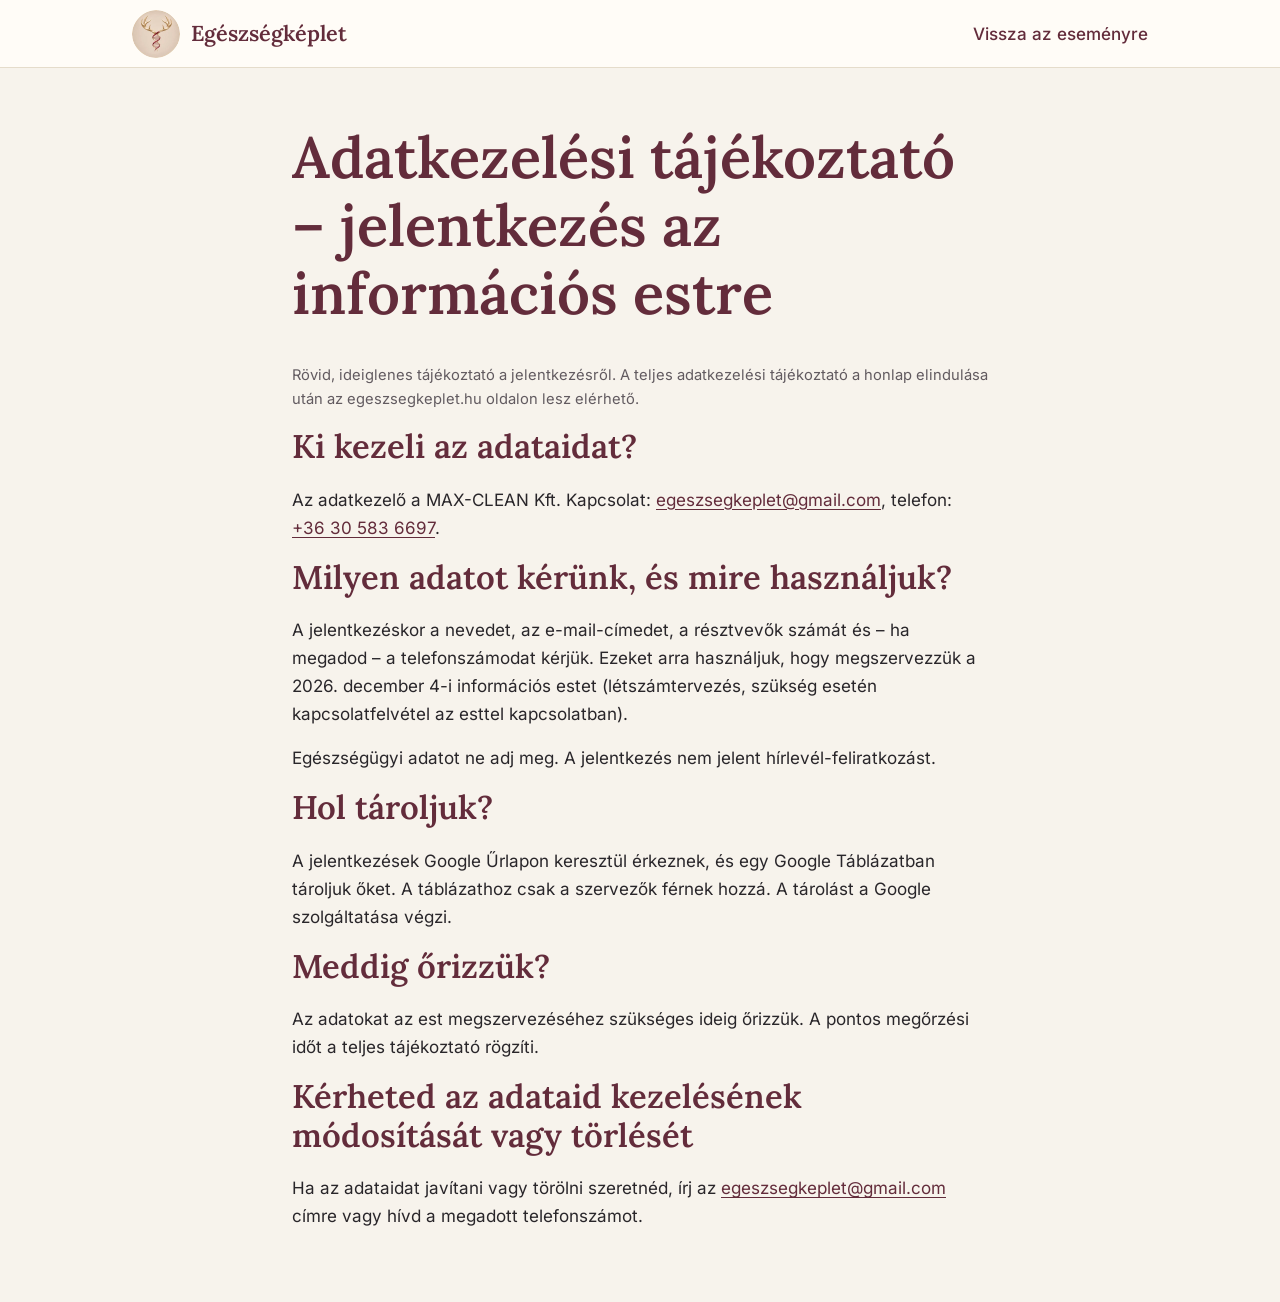
==== adatkezeles.html @ 8a41c0c7 "Információs est landing (ideiglenes GitHub Pages kiadás)" ====
<!doctype html>
<html lang="hu">
<head>
<meta charset="utf-8">
<meta name="viewport" content="width=device-width, initial-scale=1">
<meta name="robots" content="noindex, nofollow">
<title>Adatkezelési tájékoztató – Egészségképlet információs est</title>
<link rel="icon" href="assets/img/favicon-32.png">
<link rel="stylesheet" href="assets/css/landing.css">
</head>
<body>
<header class="top"><div class="wrap top__in"><a class="brand" href="./"><img src="assets/img/emblem-192.webp" width="48" height="48" alt=""><span class="brand__name">Egészségképlet</span></a><a class="top__link" href="./">Vissza az eseményre</a></div></header>
<main class="band"><div class="wrap" style="max-width:760px">
<h1>Adatkezelési tájékoztató – jelentkezés az információs estre</h1>
<p class="fine">Rövid, ideiglenes tájékoztató a jelentkezésről. A teljes adatkezelési tájékoztató a honlap elindulása után az egeszsegkeplet.hu oldalon lesz elérhető.</p>
<h2>Ki kezeli az adataidat?</h2>
<p>Az adatkezelő a MAX-CLEAN Kft. Kapcsolat: <a href="mailto:egeszsegkeplet@gmail.com">egeszsegkeplet@gmail.com</a>, telefon: <a href="tel:+36305836697">+36 30 583 6697</a>.</p>
<h2>Milyen adatot kérünk, és mire használjuk?</h2>
<p>A jelentkezéskor a nevedet, az e-mail-címedet, a résztvevők számát és – ha megadod – a telefonszámodat kérjük. Ezeket arra használjuk, hogy megszervezzük a 2026. december 4-i információs estet (létszámtervezés, szükség esetén kapcsolatfelvétel az esttel kapcsolatban).</p>
<p>Egészségügyi adatot ne adj meg. A jelentkezés nem jelent hírlevél-feliratkozást.</p>
<h2>Hol tároljuk?</h2>
<p>A jelentkezések Google Űrlapon keresztül érkeznek, és egy Google Táblázatban tároljuk őket. A táblázathoz csak a szervezők férnek hozzá. A tárolást a Google szolgáltatása végzi.</p>
<h2>Meddig őrizzük?</h2>
<p>Az adatokat az est megszervezéséhez szükséges ideig őrizzük. A pontos megőrzési időt a teljes tájékoztató rögzíti.</p>
<h2>Kérheted az adataid kezelésének módosítását vagy törlését</h2>
<p>Ha az adataidat javítani vagy törölni szeretnéd, írj az <a href="mailto:egeszsegkeplet@gmail.com">egeszsegkeplet@gmail.com</a> címre vagy hívd a megadott telefonszámot.</p>
</div></main>
</body>
</html>
---- assets/css/landing.css ----
/*
 * Egészségképlet információs est – landing.
 * Arany–bordó–pezsgő arculat. Kontraszt: bordó #632C3B / elefántcsont #F7F3EC ≈ 9,7:1; másodlagos szöveg #625B60 ≈ 6:1.
 * A pezsgőarany csak díszítés. Betűk helyben (Lora, Inter; OFL).
 */
@font-face { font-family: 'Lora'; font-style: normal; font-weight: 400 700; font-display: swap; src: url('../fonts/lora-latin-ext-wght-normal.woff2') format('woff2'); unicode-range: U+0100-02BA, U+02BD-02C5, U+02C7-02CC, U+02CE-02D7, U+02DD-02FF, U+0304, U+0308, U+0329, U+1D00-1DBF, U+1E00-1E9F, U+1EF2-1EFF, U+2020, U+20A0-20AB, U+20AD-20C0, U+2113, U+2C60-2C7F, U+A720-A7FF; }
@font-face { font-family: 'Lora'; font-style: normal; font-weight: 400 700; font-display: swap; src: url('../fonts/lora-latin-wght-normal.woff2') format('woff2'); unicode-range: U+0000-00FF, U+0131, U+0152-0153, U+02BB-02BC, U+02C6, U+02DA, U+02DC, U+0304, U+0308, U+0329, U+2000-206F, U+20AC, U+2122, U+2191, U+2193, U+2212, U+2215, U+FEFF, U+FFFD; }
@font-face { font-family: 'Inter'; font-style: normal; font-weight: 100 900; font-display: swap; src: url('../fonts/inter-latin-ext-wght-normal.woff2') format('woff2'); unicode-range: U+0100-02BA, U+02BD-02C5, U+02C7-02CC, U+02CE-02D7, U+02DD-02FF, U+0304, U+0308, U+0329, U+1D00-1DBF, U+1E00-1E9F, U+1EF2-1EFF, U+2020, U+20A0-20AB, U+20AD-20C0, U+2113, U+2C60-2C7F, U+A720-A7FF; }
@font-face { font-family: 'Inter'; font-style: normal; font-weight: 100 900; font-display: swap; src: url('../fonts/inter-latin-wght-normal.woff2') format('woff2'); unicode-range: U+0000-00FF, U+0131, U+0152-0153, U+02BB-02BC, U+02C6, U+02DA, U+02DC, U+0304, U+0308, U+0329, U+2000-206F, U+20AC, U+2122, U+2191, U+2193, U+2212, U+2215, U+FEFF, U+FFFD; }

:root {
	--wine: #632C3B; --wine-dark: #4B1F2C; --gold: #B59A6A; --ivory: #F7F3EC; --card: #FFFCF7;
	--ink: #29262A; --muted: #625B60; --line: #E5DCCB; --focus: #1F4A7A; --radius: 12px;
	--gutter: clamp(1rem, 4.5vw, 2rem);
	--head: 'Lora', Georgia, 'Times New Roman', serif;
	--body: 'Inter', system-ui, -apple-system, 'Segoe UI', Roboto, Arial, sans-serif;
}
*, *::before, *::after { box-sizing: border-box; }
html { -webkit-text-size-adjust: 100%; scroll-behavior: smooth; scroll-padding-top: 1rem; }
body { margin: 0; background: var(--ivory); color: var(--ink); font-family: var(--body); font-size: 1.0625rem; line-height: 1.65; -webkit-font-smoothing: antialiased; }
img { max-width: 100%; height: auto; }
a { color: var(--wine); text-underline-offset: 3px; }
a:hover { color: var(--wine-dark); }
h1, h2 { font-family: var(--head); color: var(--wine); font-weight: 600; line-height: 1.18; margin: 0 0 .6em; text-wrap: balance; }
h1 { font-size: clamp(2.1rem, 1.2rem + 4vw, 3.6rem); }
h2 { font-size: clamp(1.45rem, 1.1rem + 1.5vw, 2.05rem); }
p { margin: 0 0 1rem; }
:focus-visible { outline: 3px solid var(--focus); outline-offset: 3px; border-radius: 4px; }
.wrap { max-width: 1080px; margin-inline: auto; padding-inline: var(--gutter); }
.muted { color: var(--muted); }
.fine { color: var(--muted); font-size: .92rem; }
.skip-link { position: absolute; left: -999px; top: .5rem; background: var(--wine); color: #fff; padding: .7rem 1rem; border-radius: 8px; z-index: 100; }
.skip-link:focus { left: .5rem; }

.top { background: var(--card); border-bottom: 1px solid var(--line); }
.top__in { display: flex; align-items: center; justify-content: space-between; gap: 1rem; padding-block: .6rem; }
.brand { display: inline-flex; align-items: center; gap: .7rem; text-decoration: none; }
.brand img { border-radius: 50%; display: block; }
.brand__name { font-family: var(--head); font-size: 1.35rem; font-weight: 600; color: var(--wine); }
.top__link { text-decoration: none; font-weight: 500; padding: .5rem 0; }

.btn { display: inline-flex; align-items: center; justify-content: center; min-height: 52px; padding: .75rem 1.6rem; border: 2px solid var(--wine); border-radius: 999px; background: var(--wine); color: #fff; font: inherit; font-weight: 600; line-height: 1.2; text-decoration: none; cursor: pointer; text-align: center; transition: background .15s, color .15s; }
.btn:hover { background: var(--wine-dark); border-color: var(--wine-dark); color: #fff; }
.btn--ghost { background: transparent; color: var(--wine); }
.btn--ghost:hover { background: var(--wine); color: #fff; }
.btn--small { min-height: 46px; padding: .5rem 1.1rem; }
.cta-row { display: flex; flex-wrap: wrap; gap: .8rem; margin: 1.4rem 0 1rem; }
.cta-row--center { justify-content: center; }

.hero { background: radial-gradient(900px 420px at 92% 0%, rgba(181, 154, 106, .22), transparent 62%), var(--ivory); padding-block: clamp(2rem, 6vw, 4.5rem); }
.hero__in { display: grid; gap: 2rem 3rem; align-items: center; }
.hero__art { display: grid; place-items: center; }
.hero__art img { border-radius: 50%; box-shadow: 0 20px 50px rgba(99, 44, 59, .14); width: min(60%, 320px); }
@media (min-width: 880px) { .hero__in { grid-template-columns: 1.2fr .8fr; } .hero__art img { width: min(100%, 340px); } }
@media (max-width: 879px) { .hero__art { order: 2; } }
.eyebrow { font-size: .85rem; letter-spacing: .08em; text-transform: uppercase; font-weight: 600; color: var(--muted); margin-bottom: .9rem; }
.lead { font-size: clamp(1.1rem, 1rem + .5vw, 1.3rem); color: var(--muted); max-width: 52ch; }
.when { list-style: none; margin: 1.4rem 0 0; padding: 0; display: grid; gap: .7rem; }
.when li { display: grid; padding: .8rem 1.1rem; background: var(--card); border: 1px solid var(--line); border-left: 4px solid var(--gold); border-radius: 0 var(--radius) var(--radius) 0; }
.when strong { font-family: var(--head); font-size: 1.2rem; color: var(--wine); }
.when span { color: var(--muted); }

.band { padding-block: clamp(2rem, 5vw, 3.5rem); }
.band--tint { background: var(--card); border-block: 1px solid var(--line); }
.facts { display: grid; gap: .9rem; margin: 0 0 1.4rem; padding: 1.3rem 1.5rem; background: var(--card); border: 1px solid var(--line); border-radius: var(--radius); }
.facts > div { display: grid; grid-template-columns: 9rem 1fr; gap: .2rem 1.2rem; }
.facts dt { font-weight: 700; color: var(--wine); }
.facts dd { margin: 0; }
.notice { padding: 1rem 1.2rem; background: var(--ivory); border-left: 4px solid var(--gold); border-radius: 0 var(--radius) var(--radius) 0; }
.band--tint .notice, .reg .notice { background: var(--card); }
.notice p:last-child { margin-bottom: 0; }

.reg { padding-block: clamp(2rem, 5vw, 3.5rem); background: radial-gradient(800px 300px at 8% 100%, rgba(181, 154, 106, .16), transparent 65%); }
.form-slot iframe { display: block; width: 100%; height: 820px; border: 1px solid var(--line); border-radius: var(--radius); background: #fff; }
.form-alt { margin-top: .6rem; }
.privacy { max-width: 70ch; margin-top: 1.2rem; }
.contacts { list-style: none; margin: 0; padding: 0; display: grid; gap: .3rem; }
.contacts a, a[href^="tel:"] { white-space: nowrap; }

.foot { background: var(--wine-dark); color: var(--ivory); padding: 2rem 0 2.4rem; margin-top: 1rem; border-top: 4px solid var(--gold); font-size: .95rem; }
.foot a { color: var(--ivory); }
.foot__brand { font-family: var(--head); font-size: 1.4rem; margin-bottom: .3rem; }

.bar { display: none; }
@media (max-width: 760px) {
	body { padding-bottom: 4.6rem; }
	.facts > div { grid-template-columns: 1fr; }
	.bar { position: fixed; inset: auto 0 0 0; z-index: 50; display: flex; gap: .6rem; padding: .6rem .8rem calc(.6rem + env(safe-area-inset-bottom)); background: rgba(255, 252, 247, .97); border-top: 1px solid var(--line); box-shadow: 0 -6px 18px rgba(41, 38, 42, .08); }
	.bar .btn { flex: 1; }
	body.in-form .bar { display: none; }
	.cta-row .btn { width: 100%; }
	.form-slot iframe { height: 900px; }
}
@media (prefers-reduced-motion: reduce) { html { scroll-behavior: auto; } * { transition: none !important; animation: none !important; } }
@media print { .bar, .top__link { display: none; } body { background: #fff; padding: 0; } }
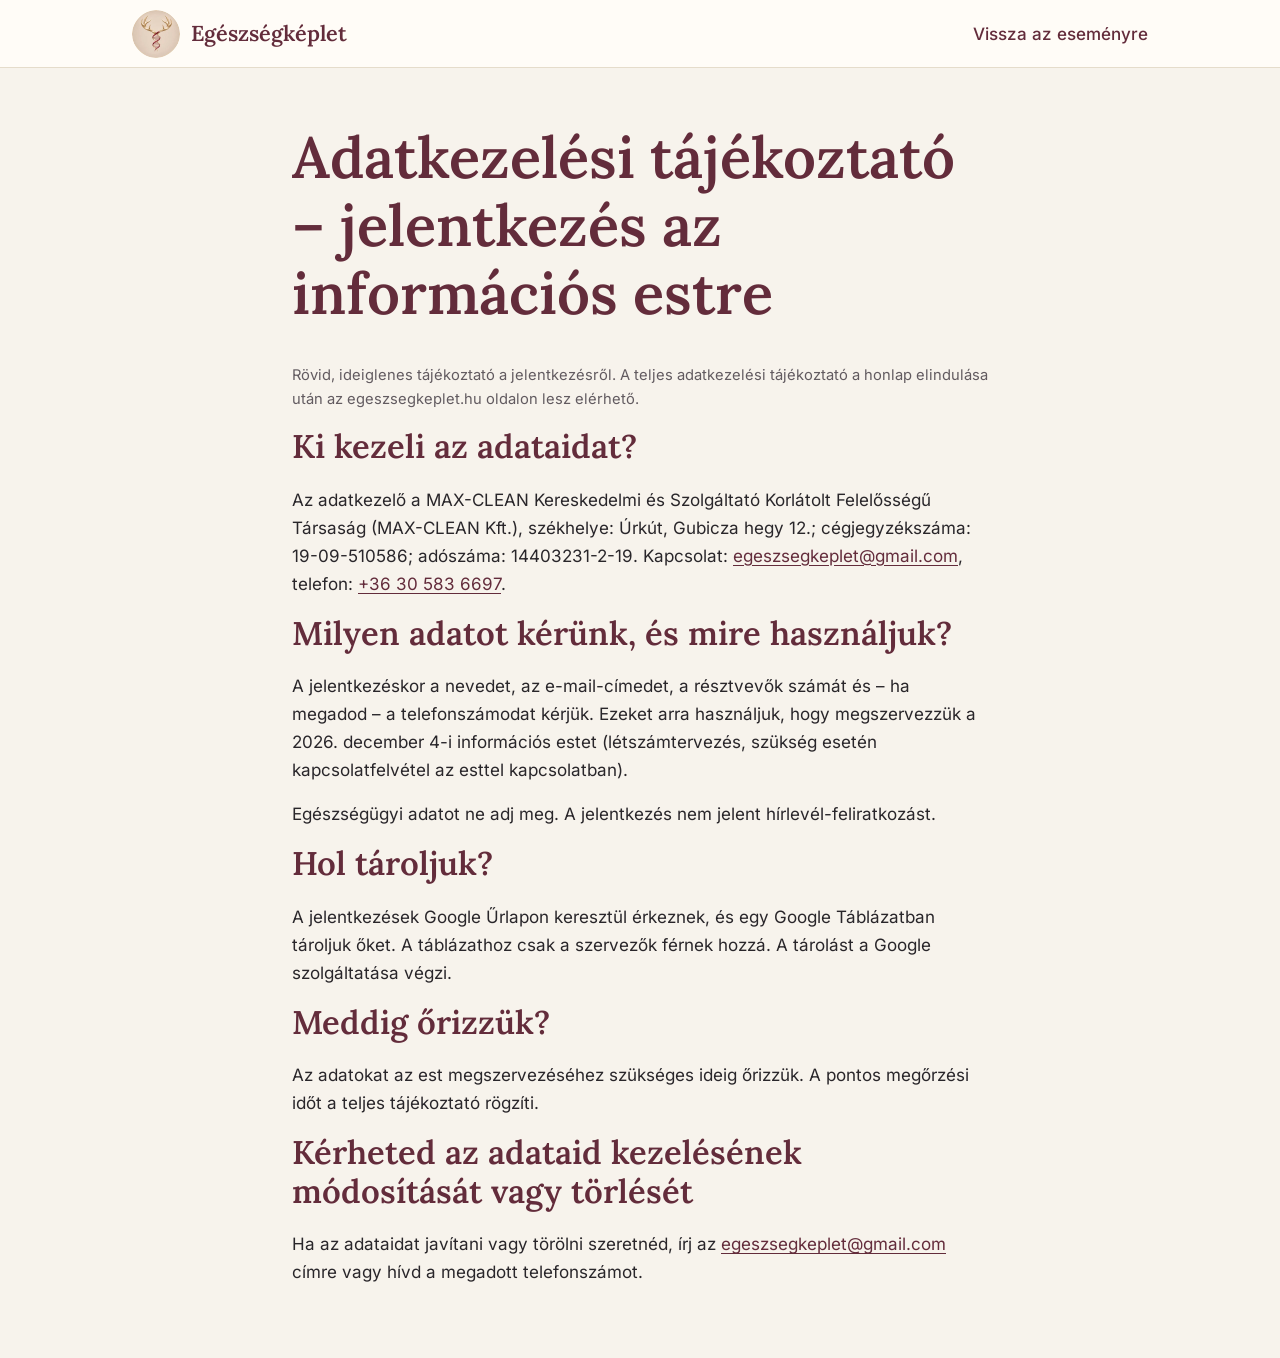
==== commit 46ba3538: "V2 landing és cégadatos adatkezelési oldal" ====
--- a/adatkezeles.html
+++ b/adatkezeles.html
@@ -14,7 +14,7 @@
 <h1>Adatkezelési tájékoztató – jelentkezés az információs estre</h1>
 <p class="fine">Rövid, ideiglenes tájékoztató a jelentkezésről. A teljes adatkezelési tájékoztató a honlap elindulása után az egeszsegkeplet.hu oldalon lesz elérhető.</p>
 <h2>Ki kezeli az adataidat?</h2>
-<p>Az adatkezelő a MAX-CLEAN Kft. Kapcsolat: <a href="mailto:egeszsegkeplet@gmail.com">egeszsegkeplet@gmail.com</a>, telefon: <a href="tel:+36305836697">+36 30 583 6697</a>.</p>
+<p>Az adatkezelő a MAX-CLEAN Kereskedelmi és Szolgáltató Korlátolt Felelősségű Társaság (MAX-CLEAN Kft.), székhelye: Úrkút, Gubicza hegy 12.; cégjegyzékszáma: 19-09-510586; adószáma: 14403231-2-19. Kapcsolat: <a href="mailto:egeszsegkeplet@gmail.com">egeszsegkeplet@gmail.com</a>, telefon: <a href="tel:+36305836697">+36 30 583 6697</a>.</p>
 <h2>Milyen adatot kérünk, és mire használjuk?</h2>
 <p>A jelentkezéskor a nevedet, az e-mail-címedet, a résztvevők számát és – ha megadod – a telefonszámodat kérjük. Ezeket arra használjuk, hogy megszervezzük a 2026. december 4-i információs estet (létszámtervezés, szükség esetén kapcsolatfelvétel az esttel kapcsolatban).</p>
 <p>Egészségügyi adatot ne adj meg. A jelentkezés nem jelent hírlevél-feliratkozást.</p>
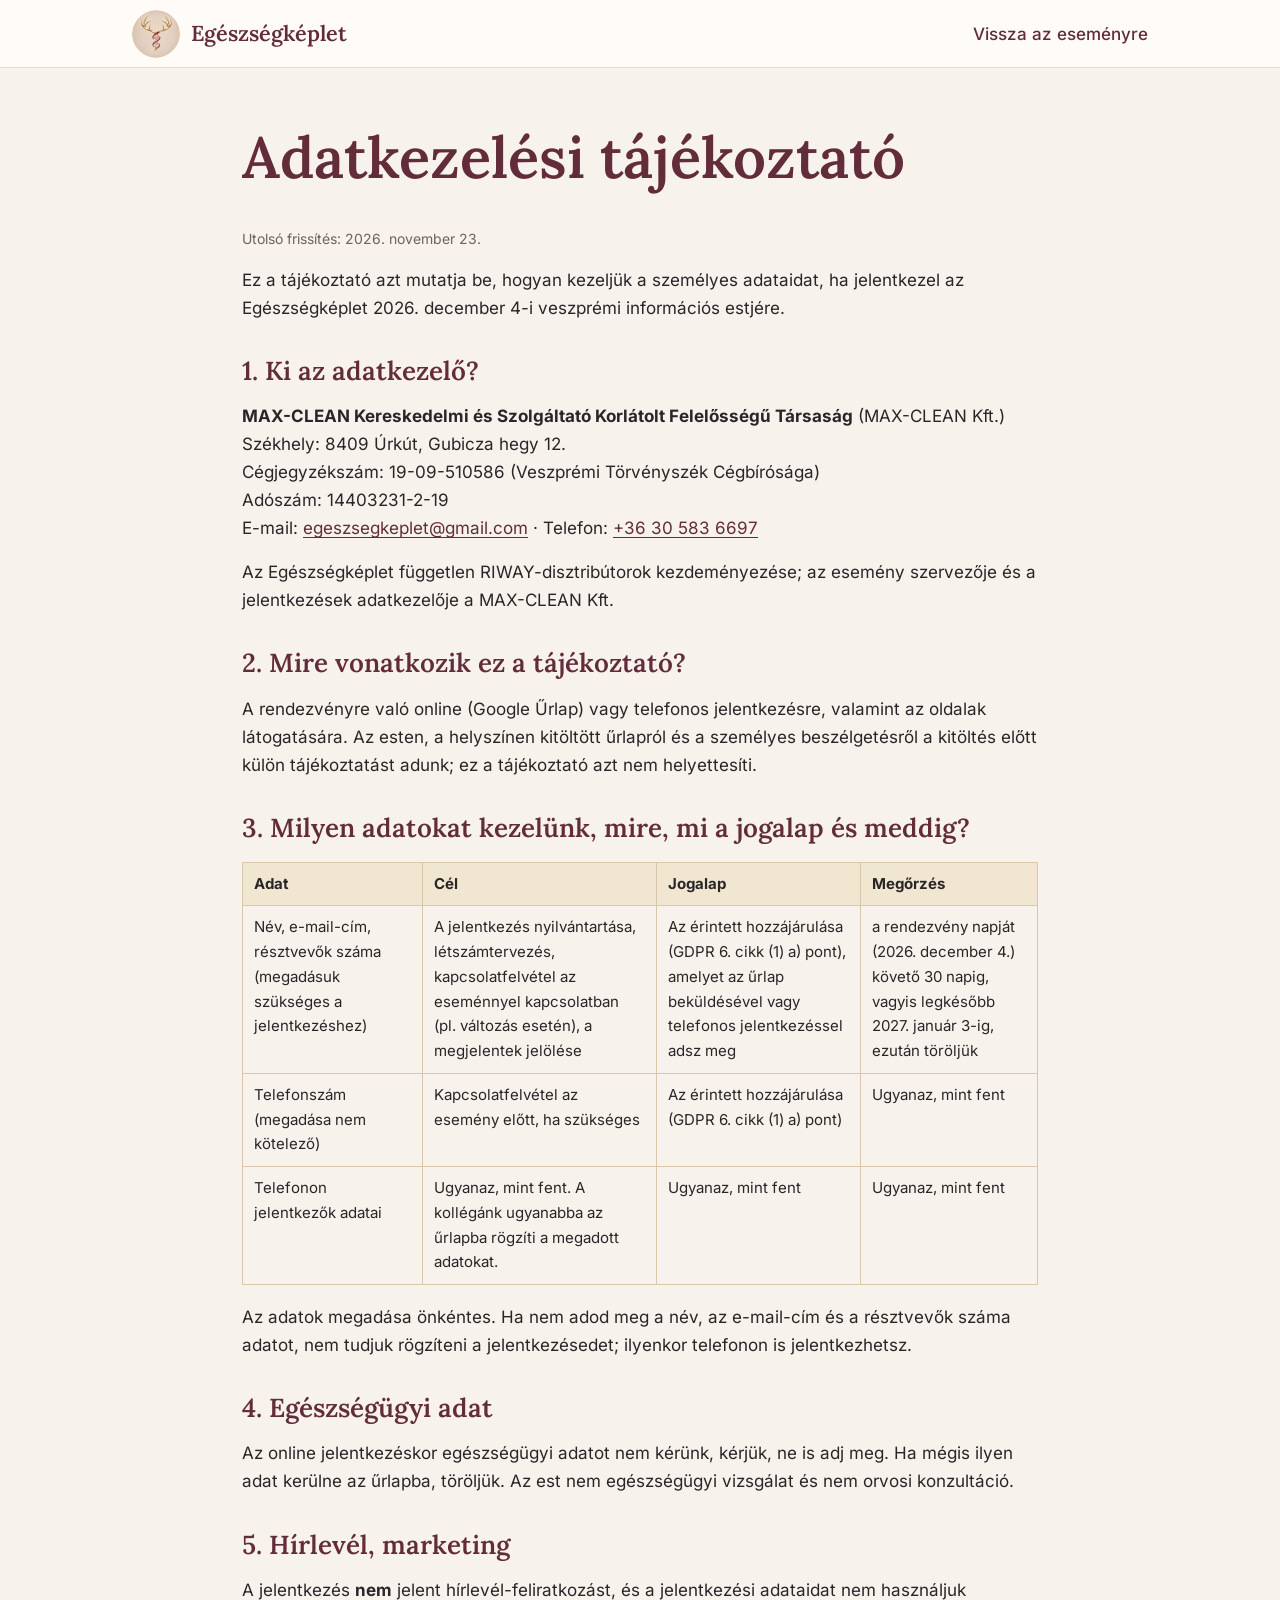
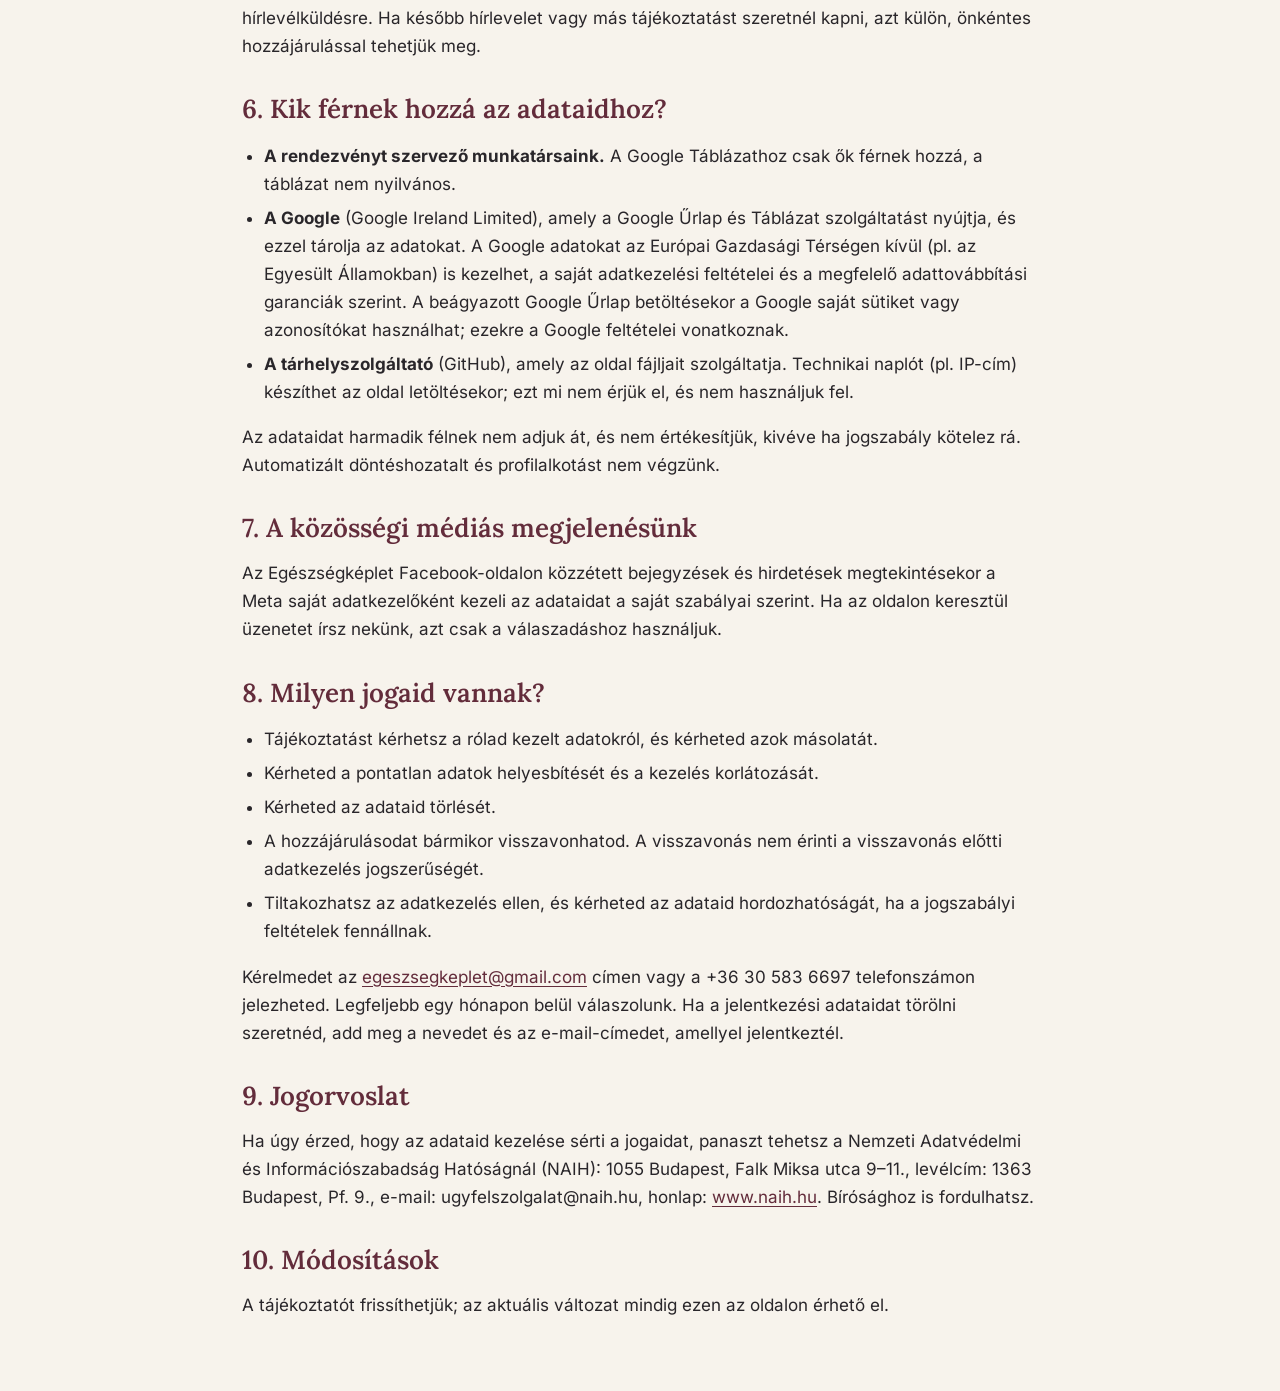
==== commit ac509d27: "Teljes adatkezelési tájékoztató, V1 szövegegységesítés" ====
--- a/adatkezeles.html
+++ b/adatkezeles.html
@@ -1,29 +1,64 @@
 <!doctype html>
-<html lang="hu">
-<head>
-<meta charset="utf-8">
-<meta name="viewport" content="width=device-width, initial-scale=1">
-<meta name="robots" content="noindex, nofollow">
-<title>Adatkezelési tájékoztató – Egészségképlet információs est</title>
-<link rel="icon" href="assets/img/favicon-32.png">
-<link rel="stylesheet" href="assets/css/landing.css">
-</head>
+<html lang="hu"><head><meta charset="utf-8"><meta name="viewport" content="width=device-width, initial-scale=1"><meta name="robots" content="noindex, nofollow"><title>Adatkezelési tájékoztató – Egészségképlet információs est</title>
+<link rel="icon" href="assets/img/favicon-32.png"><link rel="stylesheet" href="assets/css/landing.css"><style>table{width:100%;border-collapse:collapse;font-size:15px;margin:18px 0}th,td{border:1px solid #d8c7ab;padding:9px 11px;text-align:left;vertical-align:top}th{background:#f1e6d0}.meta{color:#6e6259;font-size:14px}.pt h2{font-size:26px;margin-top:34px}.pt ul{padding-left:22px}.pt li{margin:6px 0}@media(max-width:720px){table,thead,tbody,tr,th,td{display:block}thead{position:absolute;left:-9999px}tr{margin:14px 0;border:1px solid #d8c7ab}td{border:0;border-bottom:1px solid #eadcc2}}</style></head>
 <body>
 <header class="top"><div class="wrap top__in"><a class="brand" href="./"><img src="assets/img/emblem-192.webp" width="48" height="48" alt=""><span class="brand__name">Egészségképlet</span></a><a class="top__link" href="./">Vissza az eseményre</a></div></header>
-<main class="band"><div class="wrap" style="max-width:760px">
-<h1>Adatkezelési tájékoztató – jelentkezés az információs estre</h1>
-<p class="fine">Rövid, ideiglenes tájékoztató a jelentkezésről. A teljes adatkezelési tájékoztató a honlap elindulása után az egeszsegkeplet.hu oldalon lesz elérhető.</p>
-<h2>Ki kezeli az adataidat?</h2>
-<p>Az adatkezelő a MAX-CLEAN Kereskedelmi és Szolgáltató Korlátolt Felelősségű Társaság (MAX-CLEAN Kft.), székhelye: Úrkút, Gubicza hegy 12.; cégjegyzékszáma: 19-09-510586; adószáma: 14403231-2-19. Kapcsolat: <a href="mailto:egeszsegkeplet@gmail.com">egeszsegkeplet@gmail.com</a>, telefon: <a href="tel:+36305836697">+36 30 583 6697</a>.</p>
-<h2>Milyen adatot kérünk, és mire használjuk?</h2>
-<p>A jelentkezéskor a nevedet, az e-mail-címedet, a résztvevők számát és – ha megadod – a telefonszámodat kérjük. Ezeket arra használjuk, hogy megszervezzük a 2026. december 4-i információs estet (létszámtervezés, szükség esetén kapcsolatfelvétel az esttel kapcsolatban).</p>
-<p>Egészségügyi adatot ne adj meg. A jelentkezés nem jelent hírlevél-feliratkozást.</p>
-<h2>Hol tároljuk?</h2>
-<p>A jelentkezések Google Űrlapon keresztül érkeznek, és egy Google Táblázatban tároljuk őket. A táblázathoz csak a szervezők férnek hozzá. A tárolást a Google szolgáltatása végzi.</p>
-<h2>Meddig őrizzük?</h2>
-<p>Az adatokat az est megszervezéséhez szükséges ideig őrizzük. A pontos megőrzési időt a teljes tájékoztató rögzíti.</p>
-<h2>Kérheted az adataid kezelésének módosítását vagy törlését</h2>
-<p>Ha az adataidat javítani vagy törölni szeretnéd, írj az <a href="mailto:egeszsegkeplet@gmail.com">egeszsegkeplet@gmail.com</a> címre vagy hívd a megadott telefonszámot.</p>
+<main class="band"><div class="wrap pt" style="max-width:860px"><h1>Adatkezelési tájékoztató</h1>
+<p class="meta">Utolsó frissítés: 2026. november 23.</p>
+<p>Ez a tájékoztató azt mutatja be, hogyan kezeljük a személyes adataidat, ha jelentkezel az Egészségképlet 2026. december 4-i veszprémi információs estjére.</p>
+
+<h2>1. Ki az adatkezelő?</h2>
+<p><strong>MAX-CLEAN Kereskedelmi és Szolgáltató Korlátolt Felelősségű Társaság</strong> (MAX-CLEAN Kft.)<br>
+Székhely: 8409 Úrkút, Gubicza hegy 12.<br>
+Cégjegyzékszám: 19-09-510586 (Veszprémi Törvényszék Cégbírósága)<br>
+Adószám: 14403231-2-19<br>
+E-mail: <a href="mailto:egeszsegkeplet@gmail.com">egeszsegkeplet@gmail.com</a> · Telefon: <a href="tel:+36305836697">+36 30 583 6697</a></p>
+<p>Az Egészségképlet független RIWAY-disztribútorok kezdeményezése; az esemény szervezője és a jelentkezések adatkezelője a MAX-CLEAN Kft.</p>
+
+<h2>2. Mire vonatkozik ez a tájékoztató?</h2>
+<p>A rendezvényre való online (Google Űrlap) vagy telefonos jelentkezésre, valamint az oldalak látogatására. Az esten, a helyszínen kitöltött űrlapról és a személyes beszélgetésről a kitöltés előtt külön tájékoztatást adunk; ez a tájékoztató azt nem helyettesíti.</p>
+
+<h2>3. Milyen adatokat kezelünk, mire, mi a jogalap és meddig?</h2>
+<table>
+<thead><tr><th>Adat</th><th>Cél</th><th>Jogalap</th><th>Megőrzés</th></tr></thead>
+<tbody>
+<tr><td>Név, e-mail-cím, résztvevők száma (megadásuk szükséges a jelentkezéshez)</td><td>A jelentkezés nyilvántartása, létszámtervezés, kapcsolatfelvétel az eseménnyel kapcsolatban (pl. változás esetén), a megjelentek jelölése</td><td>Az érintett hozzájárulása (GDPR 6. cikk (1) a) pont), amelyet az űrlap beküldésével vagy telefonos jelentkezéssel adsz meg</td><td>a rendezvény napját (2026. december 4.) követő 30 napig, vagyis legkésőbb 2027. január 3-ig, ezután töröljük</td></tr>
+<tr><td>Telefonszám (megadása nem kötelező)</td><td>Kapcsolatfelvétel az esemény előtt, ha szükséges</td><td>Az érintett hozzájárulása (GDPR 6. cikk (1) a) pont)</td><td>Ugyanaz, mint fent</td></tr>
+<tr><td>Telefonon jelentkezők adatai</td><td>Ugyanaz, mint fent. A kollégánk ugyanabba az űrlapba rögzíti a megadott adatokat.</td><td>Ugyanaz, mint fent</td><td>Ugyanaz, mint fent</td></tr>
+</tbody></table>
+<p>Az adatok megadása önkéntes. Ha nem adod meg a név, az e-mail-cím és a résztvevők száma adatot, nem tudjuk rögzíteni a jelentkezésedet; ilyenkor telefonon is jelentkezhetsz.</p>
+
+<h2>4. Egészségügyi adat</h2>
+<p>Az online jelentkezéskor egészségügyi adatot nem kérünk, kérjük, ne is adj meg. Ha mégis ilyen adat kerülne az űrlapba, töröljük. Az est nem egészségügyi vizsgálat és nem orvosi konzultáció.</p>
+
+<h2>5. Hírlevél, marketing</h2>
+<p>A jelentkezés <strong>nem</strong> jelent hírlevél-feliratkozást, és a jelentkezési adataidat nem használjuk hírlevélküldésre. Ha később hírlevelet vagy más tájékoztatást szeretnél kapni, azt külön, önkéntes hozzájárulással tehetjük meg.</p>
+
+<h2>6. Kik férnek hozzá az adataidhoz?</h2>
+<ul>
+<li><strong>A rendezvényt szervező munkatársaink.</strong> A Google Táblázathoz csak ők férnek hozzá, a táblázat nem nyilvános.</li>
+<li><strong>A Google</strong> (Google Ireland Limited), amely a Google Űrlap és Táblázat szolgáltatást nyújtja, és ezzel tárolja az adatokat. A Google adatokat az Európai Gazdasági Térségen kívül (pl. az Egyesült Államokban) is kezelhet, a saját adatkezelési feltételei és a megfelelő adattovábbítási garanciák szerint. A beágyazott Google Űrlap betöltésekor a Google saját sütiket vagy azonosítókat használhat; ezekre a Google feltételei vonatkoznak.</li>
+<li><strong>A tárhelyszolgáltató</strong> (GitHub), amely az oldal fájljait szolgáltatja. Technikai naplót (pl. IP-cím) készíthet az oldal letöltésekor; ezt mi nem érjük el, és nem használjuk fel.</li>
+</ul>
+<p>Az adataidat harmadik félnek nem adjuk át, és nem értékesítjük, kivéve ha jogszabály kötelez rá. Automatizált döntéshozatalt és profilalkotást nem végzünk.</p>
+
+<h2>7. A közösségi médiás megjelenésünk</h2>
+<p>Az Egészségképlet Facebook-oldalon közzétett bejegyzések és hirdetések megtekintésekor a Meta saját adatkezelőként kezeli az adataidat a saját szabályai szerint. Ha az oldalon keresztül üzenetet írsz nekünk, azt csak a válaszadáshoz használjuk.</p>
+
+<h2>8. Milyen jogaid vannak?</h2>
+<ul>
+<li>Tájékoztatást kérhetsz a rólad kezelt adatokról, és kérheted azok másolatát.</li>
+<li>Kérheted a pontatlan adatok helyesbítését és a kezelés korlátozását.</li>
+<li>Kérheted az adataid törlését.</li>
+<li>A hozzájárulásodat bármikor visszavonhatod. A visszavonás nem érinti a visszavonás előtti adatkezelés jogszerűségét.</li>
+<li>Tiltakozhatsz az adatkezelés ellen, és kérheted az adataid hordozhatóságát, ha a jogszabályi feltételek fennállnak.</li>
+</ul>
+<p>Kérelmedet az <a href="mailto:egeszsegkeplet@gmail.com">egeszsegkeplet@gmail.com</a> címen vagy a +36 30 583 6697 telefonszámon jelezheted. Legfeljebb egy hónapon belül válaszolunk. Ha a jelentkezési adataidat törölni szeretnéd, add meg a nevedet és az e-mail-címedet, amellyel jelentkeztél.</p>
+
+<h2>9. Jogorvoslat</h2>
+<p>Ha úgy érzed, hogy az adataid kezelése sérti a jogaidat, panaszt tehetsz a Nemzeti Adatvédelmi és Információszabadság Hatóságnál (NAIH): 1055 Budapest, Falk Miksa utca 9–11., levélcím: 1363 Budapest, Pf. 9., e-mail: ugyfelszolgalat@naih.hu, honlap: <a href="https://www.naih.hu">www.naih.hu</a>. Bírósághoz is fordulhatsz.</p>
+
+<h2>10. Módosítások</h2>
+<p>A tájékoztatót frissíthetjük; az aktuális változat mindig ezen az oldalon érhető el.</p>
 </div></main>
-</body>
-</html>
+</body></html>
